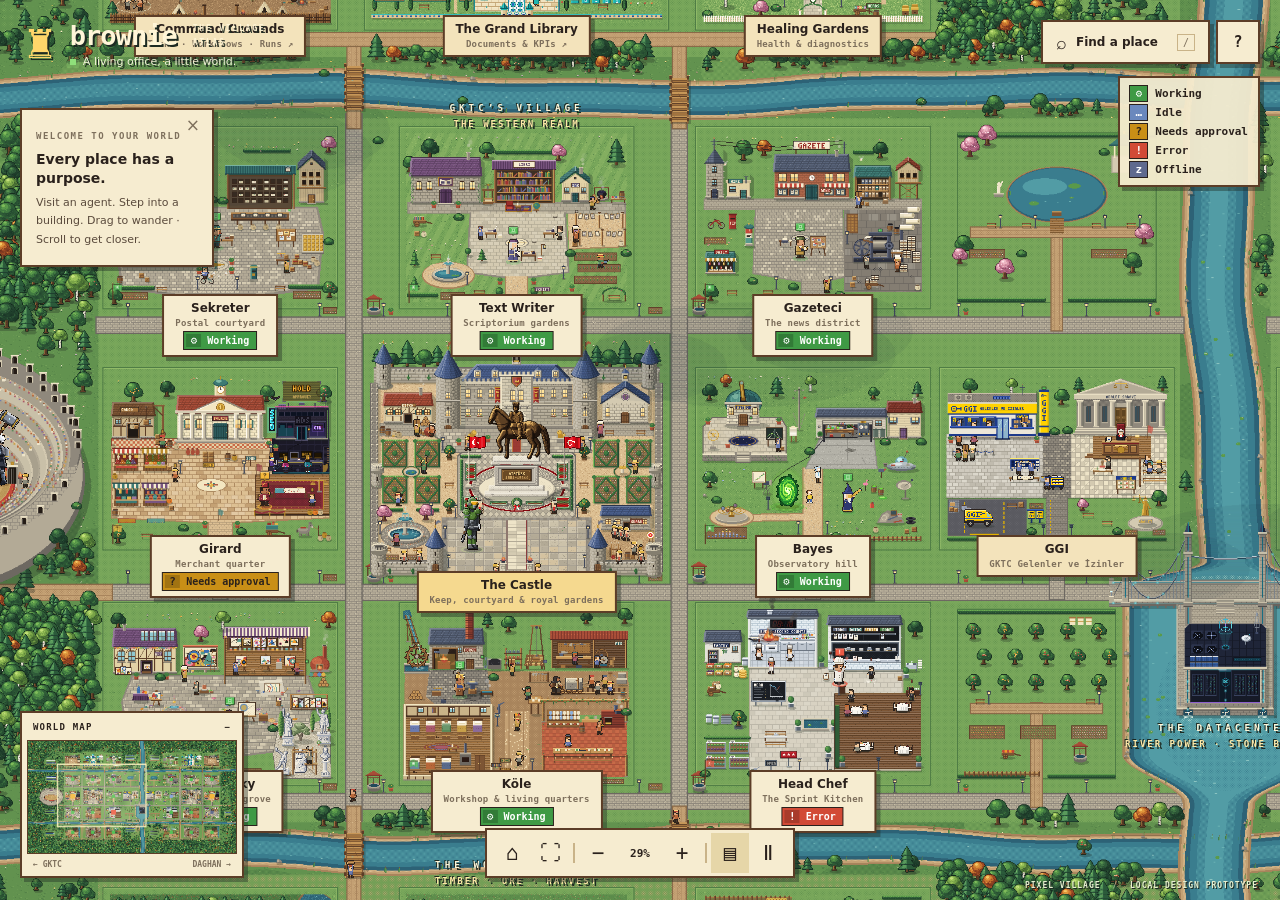
==== index.html @ 3fa48744 "Brownie village atlas: pixel-art prototype Two mirrored villages with agent districts, civic grounds" ====
<!doctype html>
<html lang="en">
<head>
<meta charset="UTF-8"><meta name="viewport" content="width=device-width,initial-scale=1"><meta name="theme-color" content="#1f3a2a">
<title>Brownie · The Village Atlas</title><link rel="icon" href="data:,"><link rel="stylesheet" href="style.css">
<script src="engine/pixel.js" defer></script><script src="engine/props.js" defer></script><script src="engine/sculpt.js" defer></script><script src="characters.js" defer></script>
<script src="zones/sekreter.js" defer></script><script src="zones/text-writer.js" defer></script><script src="zones/gazeteci.js" defer></script><script src="zones/girard.js" defer></script>
<script src="zones/bayes.js" defer></script><script src="zones/kandinsky.js" defer></script><script src="zones/kole.js" defer></script><script src="zones/scum-master.js" defer></script>
<script src="zones/ataturk.js" defer></script><script src="zones/castle.js" defer></script><script src="zones/inbox.js" defer></script><script src="zones/military.js" defer></script><script src="zones/library.js" defer></script>
<script src="zones/hospital.js" defer></script><script src="zones/lumberyard.js" defer></script><script src="zones/mine.js" defer></script><script src="zones/farm.js" defer></script>
<script src="colosseum.js" defer></script><script src="zones/colosseum.js" defer></script><script src="avatars.js" defer></script><script src="energy.js" defer></script><script src="world.js" defer></script><script src="app.js" defer></script>
</head>
<body class="atlas-body">
<main id="viewport" class="viewport" tabindex="0" aria-label="Village atlas. Drag to pan. Scroll or pinch to zoom. Arrow keys pan, plus and minus zoom, zero fits the world."><canvas id="world" aria-label="Two large pixel-art villages with agent districts, castles, civic grounds and a colosseum"></canvas><div id="land-titles"></div><div id="map-labels"></div></main>
<div class="identity"><span class="brand-mark" aria-hidden="true">♜</span><div><strong>brownie<span class="edition">THE VILLAGE ATLAS</span></strong><small><span class="live-dot"></span> A living office, a little world.</small></div></div>
<div class="utility"><button id="atlas-open" class="utility-button" title="Find a place (/)" aria-label="Find a place">⌕ <span>Find a place</span><kbd>/</kbd></button><button id="help-open" class="utility-button help-button" aria-label="Map help">?</button></div>
<aside class="state-key" aria-label="Agent state key"><span data-state="working"><i>⚙</i>Working</span><span data-state="idle"><i>…</i>Idle</span><span data-state="waiting"><i>?</i>Needs approval</span><span data-state="error"><i>!</i>Error</span><span data-state="off"><i>z</i>Offline</span></aside>
<aside class="map-overview" aria-label="World overview"><button id="minimap-toggle" aria-expanded="true" aria-controls="minimap-wrap"><span>WORLD MAP</span><span id="mini-toggle-icon">−</span></button><div id="minimap-wrap"><canvas id="minimap" tabindex="0" role="button" aria-label="World minimap. Click to move; press Enter to fit the world."></canvas><div class="mini-legend"><span>← GKTC</span><span>DAGHAN →</span></div></div></aside>
<div id="welcome" class="welcome"><span class="eyebrow">WELCOME TO YOUR WORLD</span><strong>Every place has a purpose.</strong><p>Visit an agent. Step into a building. Drag to wander · Scroll to get closer.</p><button id="welcome-close" aria-label="Dismiss introduction">×</button></div>
<div class="map-dock" aria-label="Map controls"><button id="home-view" title="Your village" aria-label="Focus GKTC’s village">⌂</button><button id="fit-map" title="Fit both villages (0)" aria-label="Fit both villages">⛶</button><i></i><button id="zoom-out" aria-label="Zoom out">−</button><output id="zoom-value">100%</output><button id="zoom-in" aria-label="Zoom in">+</button><i></i><button id="labels-toggle" aria-pressed="true" title="Map labels" aria-label="Toggle map labels">▤</button><button id="motion-toggle" aria-pressed="false" title="Pause animations" aria-label="Pause animations">Ⅱ</button></div>
<div class="prototype-note">PIXEL VILLAGE <span> / </span> LOCAL DESIGN PROTOTYPE</div>
<aside id="drawer" class="drawer" aria-label="Zone details" hidden><button id="drawer-close" class="close-button" aria-label="Close zone details">×</button><div id="drawer-content"></div></aside>
<dialog id="place-dialog"><div class="dialog-heading"><div><div class="eyebrow" id="place-kicker"></div><h1 id="place-title"></h1></div><button data-close-dialog class="close-button" aria-label="Close place">×</button></div><div id="place-content"></div></dialog>
<dialog id="atlas-dialog"><div class="dialog-heading"><div><div class="eyebrow">THE ATLAS</div><h1>Where shall we go?</h1></div><button data-close-dialog class="close-button" aria-label="Close atlas">×</button></div><label class="search"><span aria-hidden="true">⌕</span><input id="place-search" placeholder="An agent, building or purpose…" aria-label="Search places"></label><div class="atlas-filter" role="group" aria-label="Village"><button data-village="gktc" aria-pressed="true">GKTC’s village</button><button data-village="daghan" aria-pressed="false">Daghan’s village</button></div><div id="atlas-results"></div></dialog>
<dialog id="help-dialog"><div class="dialog-heading"><div><div class="eyebrow">A WORLD, NOT A MENU</div><h1>Find your way.</h1></div><button data-close-dialog class="close-button" aria-label="Close help">×</button></div><div class="help-grid"><div><strong>Explore</strong><p>Drag to pan, scroll or pinch to zoom. Click the minimap to travel. The home button centres your village.</p></div><div><strong>Read the agents</strong><p>Each lead shows a bubble over their head: a spinning gear when working, dots when idle, an amber ? when your approval is needed, a red ! on error, and floating Z's when offline. The district's flag and equipment show the same state.</p></div><div><strong>Visit</strong><p>Click a district or its label. Agents open drawers. The castle and hospital open modals. Head to the western woods for the Colosseum.</p></div><div><strong>Get things done</strong><p>North: Command Grounds, the Grand Library and Healing Gardens. South: the lumberyard, mine and farm, worked by Köle crews. The post office &amp; court (GGI in GKTC, DGI in Daghan) is your Inbox.</p></div><div><strong>Your avatars</strong><p>GKTC’s Doom Slayer waits at GKTC’s castle and Daghan’s Gojo at Daghan’s. Drag either one into a district: its lead walks over, walks alongside and talks.</p></div><div><strong>Keyboard</strong><p>/ opens the atlas. On the map, arrows pan, + / − zoom, and 0 fits the world. Escape closes a drawer.</p></div><div><strong>Quiet moments</strong><p>The pause button stops animation. Reduced-motion preferences are respected.</p></div></div><p class="demo-note">All activity is sample data. Notes, approvals and state changes affect this local prototype only.</p></dialog>
<div id="announcement" class="sr-only" role="status" aria-live="polite"></div>
</body></html>
---- style.css ----
:root{
  --ink:#2a211c;--ink-soft:#5a4a3c;--muted:#7d6f5c;--paper:#f6ecd0;--paper-2:#efe2bf;--paper-3:#fff8e4;--line:#c9b388;--edge:#5c3d27;
  --gold:#e0b44a;--green:#3f7a4a;--green-dk:#2f5c37;
  --working:#3f9a45;--idle:#6a88bd;--waiting:#c98f16;--error:#d24a36;--off:#5f6a8e;
  --mono:ui-monospace,SFMono-Regular,Menlo,Consolas,monospace;
  --px: 0 0 0 2px var(--edge), 4px 4px 0 2px #1d2a2266;
  font-family:ui-sans-serif,system-ui,-apple-system,"Segoe UI",Inter,sans-serif;color:var(--ink);font-synthesis:none;background:#1f3a2a
}
*{box-sizing:border-box}body{margin:0}button,input,select,textarea{font:inherit}button{cursor:pointer;color:inherit;background:none;border:0}a{color:inherit}button:disabled{opacity:.5;cursor:default}
button:focus-visible,a:focus-visible,input:focus-visible,select:focus-visible,textarea:focus-visible,[tabindex]:focus-visible{outline:3px solid #ffd66a;outline-offset:3px}
h1,h2,h3,p{margin:0}[hidden]{display:none!important}.sr-only{position:absolute;width:1px;height:1px;overflow:hidden;clip:rect(0,0,0,0);white-space:nowrap}

/* ---------- Atlas ---------- */
.atlas-body{overflow:hidden;height:100dvh}
.viewport{position:absolute;inset:0;overflow:hidden;cursor:grab;touch-action:none;background:#1f3a2a}.viewport.dragging{cursor:grabbing}.viewport.can-carry{cursor:pointer}.viewport.carrying{cursor:grabbing}
#world{display:block;width:100%;height:100%;image-rendering:pixelated}
#map-labels,#land-titles{position:absolute;inset:0;pointer-events:none;overflow:hidden}
.identity{position:absolute;top:20px;left:22px;display:flex;align-items:center;gap:12px;pointer-events:none;color:#fff6d8;text-shadow:2px 2px 0 #1d2a22}
.brand-mark{font-size:40px;color:#ffd66a;line-height:1}
.identity strong{display:flex;gap:16px;align-items:center;font:800 27px var(--mono);letter-spacing:-1px}
.edition{font:700 8px var(--mono);letter-spacing:1.8px;max-width:78px;line-height:1.7;opacity:.9}
.identity small{display:flex;align-items:center;gap:7px;font-size:11px;margin-top:4px;color:#eef0d5}
.live-dot{display:inline-block;width:6px;height:6px;background:#8fe07a;box-shadow:0 0 0 3px #8fe07a33;animation:blink 1.6s steps(2) infinite}
@keyframes blink{50%{opacity:.35}}
.utility{position:absolute;right:22px;top:22px;display:flex;gap:10px}
.utility-button{background:var(--paper);box-shadow:var(--px);min-height:40px;padding:9px 13px;display:flex;gap:9px;align-items:center;font-size:18px}
.utility-button span{font-size:12px;font-weight:600}.utility-button kbd{font:10px var(--mono);border:1px solid var(--line);padding:2px 5px;color:var(--muted);margin-left:10px}
.utility-button:hover{background:var(--paper-3)}.help-button{width:40px;justify-content:center;font:700 15px var(--mono)}

.state-key{position:absolute;right:22px;top:78px;display:flex;flex-direction:column;gap:4px;background:#f6ecd0f0;box-shadow:var(--px);padding:8px 10px;font:600 11px var(--mono);pointer-events:none}
.state-key span{display:flex;align-items:center;gap:8px}
.state-key i,.state-icon{display:inline-grid;place-items:center;width:17px;height:15px;font:800 11px var(--mono);font-style:normal;color:#fff;background:var(--sc,#888);box-shadow:0 0 0 1px var(--ink)}
[data-state=working]{--sc:var(--working)}[data-state=idle]{--sc:var(--idle)}[data-state=waiting]{--sc:var(--waiting)}[data-state=error]{--sc:var(--error)}[data-state=off]{--sc:var(--off)}
[data-state=waiting] .state-icon,.state-key [data-state=waiting] i{color:var(--ink)}
.state-key [data-state=working] i{animation:spin 1.2s steps(4) infinite}
@keyframes spin{to{transform:rotate(360deg)}}

.zone-label{position:absolute;transform:translate(-50%,0);pointer-events:auto;display:flex;flex-direction:column;align-items:center;white-space:nowrap;padding:5px 11px 6px;background:var(--paper);box-shadow:var(--px);font-size:12px;font-weight:700;line-height:1.25}
.zone-label .label-title{display:flex;align-items:center;gap:6px}
.zone-label small{font:600 9px var(--mono);letter-spacing:.2px;color:var(--muted);margin-top:2px}
.zone-label.service{background:#f3e3bb}.zone-label.castle{background:#f5d98f}.zone-label.arena{background:#f0cfa8}
.zone-label:hover,.zone-label.selected{background:#fff3c0;box-shadow:0 0 0 2px var(--edge),0 0 0 5px #ffd66a,4px 4px 0 5px #1d2a2255;z-index:2}
.zone-label .map-state{display:flex;align-items:center;gap:6px;font:700 10px var(--mono);margin-top:4px;padding:2px 7px 2px 2px;background:var(--sc);color:#fff;box-shadow:0 0 0 1px var(--ink)}
.zone-label .map-state .state-icon{background:#0003;box-shadow:none;width:15px;height:13px}
.zone-label[data-state=waiting] .map-state{color:var(--ink)}
.zone-label[data-state=waiting] .map-state,.zone-label[data-state=error] .map-state{animation:pulse 1s steps(2) infinite}
.zone-label[data-state=working] .map-state .state-icon{animation:spin 1.2s steps(4) infinite}
@keyframes pulse{50%{filter:brightness(1.25);transform:translateY(-1px)}}
.zone-label.compact small{display:none}.zone-label.compact{font-size:11px;padding:3px 8px 4px}.zone-label.compact .map-state b{display:none}.zone-label.compact .map-state{padding:2px}
.motion-paused .zone-label .map-state,.motion-paused .state-icon,.motion-paused .live-dot,.motion-paused .state-key i{animation-play-state:paused}
.land-title{position:absolute;transform:translate(-50%,-50%);color:#fff6d8;text-shadow:2px 2px 0 #1d2a22,-1px -1px 0 #1d2a22;letter-spacing:4px;font:800 16px var(--mono);white-space:nowrap;text-align:center}
.land-title small{display:block;font:700 9px var(--mono);letter-spacing:2px;margin-top:6px;color:#ffe9a8}

.map-dock{position:absolute;bottom:24px;left:50%;transform:translateX(-50%);height:46px;display:flex;align-items:center;background:var(--paper);box-shadow:var(--px);padding:0 6px;z-index:3}
.map-dock button{width:38px;height:40px;font:21px var(--mono)}.map-dock button:hover,.map-dock button[aria-pressed=true]{background:#e6d6a8}
.map-dock i{height:20px;border-left:2px solid var(--line);margin:0 4px}.map-dock output{font:700 11px var(--mono);min-width:46px;text-align:center}
.map-overview{position:absolute;left:22px;bottom:24px;width:220px;background:var(--paper);box-shadow:var(--px)}
.map-overview>button{display:flex;justify-content:space-between;align-items:center;width:100%;font:800 9px var(--mono);letter-spacing:1.2px;padding:9px 11px}
.map-overview canvas{display:block;width:calc(100% - 12px);margin:0 6px;cursor:crosshair;box-shadow:0 0 0 1px var(--edge)}
.mini-legend{display:flex;justify-content:space-between;font:700 8px var(--mono);color:var(--muted);padding:7px 11px}
.welcome{position:absolute;left:22px;top:110px;width:190px;background:var(--paper);box-shadow:var(--px);padding:14px 14px 15px}
.eyebrow{font:800 9px var(--mono);letter-spacing:1.5px;color:var(--muted)}
.welcome strong{display:block;font-size:14px;line-height:1.35;margin-top:7px}.welcome p{font-size:11px;color:var(--ink-soft);line-height:1.7;margin-top:6px}
.welcome>button{position:absolute;right:6px;top:4px;font-size:17px;color:var(--muted)}
.prototype-note{position:absolute;bottom:10px;right:22px;color:#e6efcf;font:700 8px var(--mono);letter-spacing:1px;text-shadow:1px 1px #1d2a22;pointer-events:none}.prototype-note span{padding:0 6px;opacity:.55}

/* ---------- Drawer ---------- */
.drawer{position:absolute;right:18px;top:18px;bottom:22px;width:380px;max-width:calc(100% - 36px);background:var(--paper);box-shadow:var(--px);z-index:5;overflow:auto;scrollbar-width:thin;animation:slide-in .22s steps(5)}
@keyframes slide-in{from{transform:translateX(40px)}}
.close-button{position:absolute;right:12px;top:12px;width:32px;height:32px;display:grid;place-items:center;background:var(--paper-3);box-shadow:0 0 0 2px var(--edge);font-size:21px;z-index:2}.close-button:hover{background:#ffe9a8}
.drawer-art{display:block;width:100%;aspect-ratio:880/560;height:auto;image-rendering:pixelated;background:#62924f;border-bottom:2px solid var(--edge)}
.drawer-pad{padding:20px 22px 26px}
.drawer h1{font-size:30px;letter-spacing:-1px;margin:6px 0 3px}.drawer-subtitle{font:600 11px var(--mono);color:var(--muted)}
.drawer p{font-size:13px;color:var(--ink-soft);line-height:1.7;margin-top:12px}
.state-badge{display:inline-flex;align-items:center;gap:8px;font:800 11px var(--mono);background:var(--sc);color:#fff;box-shadow:0 0 0 2px var(--ink);padding:5px 10px 5px 5px;margin-top:14px}
.state-badge[data-state=waiting]{color:var(--ink)}.state-badge .state-icon{background:#0003;box-shadow:none}
.lead-head{display:flex;gap:12px;align-items:flex-end;margin-top:14px;padding:10px;background:linear-gradient(#b7d17f,#79a75b);box-shadow:0 0 0 2px var(--edge)}
.lead-head .portrait{width:100px;height:140px;image-rendering:pixelated;flex:none}
.lead-profile{padding:0 0 4px;background:var(--paper);box-shadow:0 0 0 2px var(--edge);padding:9px 10px;margin-bottom:6px}
.lead-profile strong{display:block;font-size:12px}.lead-profile small{display:block;font-size:11px;line-height:1.6;color:var(--ink-soft);margin-top:4px}
.field-label{display:block;font:800 10px var(--mono);letter-spacing:.8px;color:var(--muted);margin:22px 0 9px}
.state-picker{display:flex;flex-wrap:wrap;gap:6px}
.state-chip{display:inline-flex;align-items:center;gap:6px;font:700 11px var(--mono);padding:4px 9px 4px 4px;background:var(--paper-3);box-shadow:0 0 0 2px var(--edge)}
.state-chip:hover{background:#fff}.state-chip[aria-checked=true]{background:var(--sc);color:#fff;box-shadow:0 0 0 2px var(--ink),0 3px 0 2px var(--ink)}
.state-chip[data-state=waiting][aria-checked=true]{color:var(--ink)}.state-chip.static{cursor:default}
.state-explanation{min-height:37px;font-size:12px!important;margin-top:10px!important}
.note-form textarea{width:100%;border:0;box-shadow:0 0 0 2px var(--edge);background:var(--paper-3);color:var(--ink);padding:10px;font-size:13px;min-height:72px;max-height:130px;resize:vertical}
.button{display:inline-flex;align-items:center;justify-content:center;gap:8px;font-size:12px;font-weight:700;padding:9px 14px;background:var(--paper-3);box-shadow:0 0 0 2px var(--edge),0 3px 0 2px var(--edge);text-decoration:none;transition:transform .05s}
.button:hover{background:#fff}.button:active{transform:translateY(2px);box-shadow:0 0 0 2px var(--edge),0 1px 0 2px var(--edge)}
.button.primary{background:var(--green);color:#fff6d8}.button.primary:hover{background:#4a8c55}
.button.full{width:100%;margin-top:14px}.button.small{padding:6px 11px;font-size:11px}
.button.condemn{background:#c4483a;color:#fff6d8}.button.condemn:hover{background:#d85a48}
.demo-note{font:700 9px/1.8 var(--mono)!important;color:#9a8a70!important;margin-top:16px!important}
.note-entry{background:var(--paper-2);border-left:3px solid var(--gold);padding:10px;margin-top:10px;font-size:12px;overflow-wrap:anywhere;white-space:pre-wrap}
.drawer-toolbar{display:flex;gap:10px;margin-top:18px}.drawer-toolbar button{flex:1}
.inbox-card{box-shadow:0 0 0 2px var(--edge);background:var(--paper-3);padding:14px;margin-top:16px}.inbox-card h3{font-size:13px;line-height:1.5}.inbox-card p{font-size:12px;margin:6px 0 12px}.inbox-card .actions{display:flex;gap:10px}
.decision{display:block;font:700 11px var(--mono);color:var(--green);margin-top:10px}
.notice{padding:12px;background:var(--paper-2);border-left:4px solid var(--gold);font-size:12px;line-height:1.7;color:var(--ink-soft);margin-top:18px}
.crew-links{display:flex;gap:8px;flex-wrap:wrap;margin-top:12px}.work-steps{font-size:13px;line-height:2.1;padding-left:20px;color:var(--ink-soft)}

/* ---------- Dialogs ---------- */
dialog{position:fixed;border:0;background:var(--paper);color:var(--ink);padding:28px;width:calc(100% - 36px);max-width:780px;max-height:88dvh;box-shadow:0 0 0 3px var(--edge),8px 8px 0 3px #0005;scrollbar-width:thin}
dialog[open]{animation:pop .2s steps(4)}@keyframes pop{from{transform:scale(.96)}}
dialog::backdrop{background:#10201acc}
.dialog-heading{display:flex;justify-content:space-between;padding-right:34px;gap:15px;margin-bottom:20px}.dialog-heading h1{font-size:29px;letter-spacing:-1px;margin-top:8px}.dialog-heading .close-button{right:16px;top:16px}
.search{display:flex;align-items:center;gap:11px;padding:10px 12px;background:var(--paper-3);box-shadow:0 0 0 2px var(--edge)}.search>span{font-size:22px}.search input{border:0;background:none;width:100%;font-size:13px;outline-offset:6px}
.atlas-filter{display:flex;gap:10px;margin:18px 0}.atlas-filter button{padding:7px 12px;font-size:12px;font-weight:600;box-shadow:0 0 0 2px var(--line)}.atlas-filter button[aria-pressed=true]{background:#e6d6a8;box-shadow:0 0 0 2px var(--edge)}
.atlas-group-title{font:800 10px var(--mono);letter-spacing:1px;color:var(--muted);margin:18px 0 6px}
.atlas-item{width:100%;padding:11px 9px;text-align:left;display:flex;justify-content:space-between;gap:10px;border-bottom:2px dotted var(--line);align-items:center}.atlas-item:hover{background:var(--paper-2)}
.atlas-item strong{font-size:13px;display:block}.atlas-item small{font-size:11px;color:var(--muted);display:block;margin-top:3px}.atlas-item>span:last-child{font:700 10px var(--mono);color:var(--muted)}
.help-grid{display:grid;grid-template-columns:1fr 1fr;gap:22px}.help-grid strong{font-size:14px}.help-grid p{font-size:12.5px;line-height:1.7;color:var(--ink-soft);margin-top:6px}
.feature-art{display:block;width:100%;aspect-ratio:880/560;height:auto;image-rendering:pixelated;background:#62924f;margin-bottom:18px;box-shadow:0 0 0 2px var(--edge)}
.subtle{font-size:12.5px;color:var(--ink-soft);line-height:1.7}
.metric-grid{display:grid;grid-template-columns:repeat(3,1fr);gap:12px;margin:18px 0}.metric{box-shadow:0 0 0 2px var(--edge);background:var(--paper-3);padding:15px}.metric strong{display:block;font:800 24px var(--mono);color:var(--green)}.metric small{display:block;font-size:11px;color:var(--muted);margin-top:7px}
.health-row{display:flex;align-items:center;gap:12px;border-bottom:2px dotted var(--line);padding:13px 0;font-size:13px}.health-row>span:last-child{margin-left:auto;font:700 10px var(--mono);color:var(--green)}.health-dot{width:8px;height:8px;background:var(--working);box-shadow:0 0 0 1px var(--ink)}
.castle-actions{display:flex;gap:12px;flex-wrap:wrap;margin-top:20px}
.kit-heading{font-size:16px;letter-spacing:-.3px;margin:24px 0 12px}
.state-legend{display:flex;flex-wrap:wrap;gap:8px;margin:14px 0}
.character-grid{display:grid;grid-template-columns:repeat(4,1fr);gap:12px}
.character-card{background:linear-gradient(#b7d17f,#79a75b);box-shadow:0 0 0 2px var(--edge);padding:6px 6px 10px;text-align:center}.character-card:hover{filter:brightness(1.08)}
.character-card canvas{display:block;margin:auto;width:100%;max-width:110px;aspect-ratio:150/210;image-rendering:pixelated}
.character-card strong{display:block;font-size:12px;background:var(--paper);margin-top:4px;padding:3px}.character-card small{display:block;font-size:9px;line-height:1.4;color:#1d2a22;margin-top:4px;font-weight:600}
.kit-grid{display:grid;grid-template-columns:repeat(3,1fr);gap:12px}.kit-card{padding:0 0 10px;text-align:left;background:var(--paper-3);box-shadow:0 0 0 2px var(--edge)}.kit-card:hover{background:#fff}
.kit-art{display:block;width:100%;aspect-ratio:880/560;height:auto;image-rendering:pixelated}.kit-card strong,.kit-card small{display:block;margin:8px 10px 0;font-size:12px}.kit-card small{font-size:10px;color:var(--muted);margin-top:3px}

/* ---------- Colosseum ---------- */
.arena-modal{width:1000px;max-width:calc(100vw - 30px);padding:22px 26px}.arena-modal .dialog-heading{margin-bottom:14px}.arena-modal .dialog-heading h1{font-size:26px}
.arena-stage{position:relative}
.arena-view{display:block;width:min(100%,calc((88dvh - 320px) * 16 / 9));min-width:min(100%,420px);height:auto;aspect-ratio:16/9;margin:0 auto;background:#c8a468;box-shadow:0 0 0 3px var(--edge);image-rendering:pixelated}
.verdict-stamp{position:absolute;left:50%;top:44%;transform:translate(-50%,-50%) rotate(-8deg);font:900 clamp(26px,6vw,58px) var(--mono);letter-spacing:4px;color:#fff;padding:6px 22px;box-shadow:0 0 0 5px currentColor;pointer-events:none;animation:stamp 1.5s steps(12) forwards;text-shadow:3px 3px 0 #0006}
.verdict-stamp.spare{color:#56c157;background:#1d3a1fdd}.verdict-stamp.kill{color:#ec5a45;background:#3a1512dd}
@keyframes stamp{0%{transform:translate(-50%,-50%) rotate(-8deg) scale(2.6);opacity:0}14%{transform:translate(-50%,-50%) rotate(-8deg) scale(.9);opacity:1}20%{transform:translate(-50%,-50%) rotate(-8deg) scale(1.05)}26%,65%{transform:translate(-50%,-50%) rotate(-8deg) scale(1);opacity:1}100%{transform:translate(-50%,-50%) rotate(-8deg) scale(.9);opacity:0}}
.arena-fighters{display:grid;grid-template-columns:1fr 1fr;gap:26px;margin-top:16px}
.fighter-card{position:relative;padding-left:12px;border-left:5px solid var(--fighter-color)}.fighter-card strong{font-size:15px}.fighter-card small{display:block;font:700 10px var(--mono);color:var(--muted);margin:3px 0 8px}
.fighter-card:last-child{text-align:right;border-left:0;border-right:5px solid var(--fighter-color);padding:0 12px 0 0}
.hp-bar{position:relative;height:14px;background:#3a2a20;box-shadow:0 0 0 2px var(--ink);overflow:hidden;--hp:100%}
.hp-bar span{position:absolute;top:0;bottom:0;left:0}.fighter-card:last-child .hp-bar span{left:auto;right:0}
.hp-lag{width:var(--hp);background:#fff0b0;transition:width .7s .25s ease-out}
.hp-fill{width:var(--hp);background:linear-gradient(var(--fighter-color) 0 55%,color-mix(in srgb,var(--fighter-color),#000 25%) 55%);transition:width .12s}
.hp-bar.hurt{animation:hurt .3s steps(3)}@keyframes hurt{33%{transform:translateX(-3px)}66%{transform:translateX(3px)}}
.fighter-hp{display:inline-block;font:700 10px var(--mono);margin-top:5px;color:var(--muted)}
.fighter-head{display:flex;justify-content:space-between;align-items:flex-start;gap:10px}.fighter-card:last-child .fighter-head{flex-direction:row-reverse}
.fighter-dice{display:flex;align-items:center;gap:6px;min-height:26px}.fighter-dice[hidden]{display:none}.fighter-card:last-child .fighter-dice{flex-direction:row-reverse}
.die{display:grid;grid-template-columns:repeat(3,4px);grid-template-rows:repeat(3,4px);gap:2px;padding:3px;background:#fbf5e6;box-shadow:0 0 0 2px var(--ink),inset -2px -2px 0 #d6c7a8}
.die i{width:4px;height:4px}.die i.on{background:var(--ink)}.die[data-face="1"] i.on{background:#c42a2a}
.die.rolling{animation:tumble .24s steps(2) infinite}@keyframes tumble{50%{transform:translateY(-3px) rotate(45deg)}}
.dice-total{font:800 15px var(--mono);min-width:38px;color:var(--muted)}.fighter-card:last-child .dice-total{text-align:right}
.fighter-dice.win .dice-total{color:#b07a00}.fighter-dice.win .die{box-shadow:0 0 0 2px var(--ink),0 0 0 4px #f2c14e,inset -2px -2px 0 #d6c7a8}.fighter-dice.tie .dice-total{color:#c98f16}
.arena-turn{font:700 12px/1.5 var(--mono);margin:12px 0 0;min-height:18px;color:var(--ink)}
.arena-status{font-size:13px;line-height:1.6;margin:14px 0 12px;min-height:21px;font-weight:600}
.arena-actions,.arena-votes{display:flex;gap:12px;flex-wrap:wrap}
.arena-verdict{margin-top:16px;padding:12px 16px 14px;background:#f3d98f;box-shadow:0 0 0 3px var(--edge);text-align:center}.arena-modal.verdict .arena-fighters,.arena-modal.verdict .arena-actions{display:none}.arena-verdict .arena-votes{justify-content:center}.arena-verdict.enter{animation:rise .35s steps(5)}@keyframes rise{from{transform:translateY(12px)}}
.arena-verdict h2{font-size:18px;margin:4px 0 10px}
.button.vote{font-size:14px;padding:11px 18px}
.thumb{display:inline-block;width:16px;height:18px;background:currentColor;clip-path:polygon(0 45%,35% 45%,35% 0,62% 0,62% 45%,100% 45%,100% 100%,0 100%)}
.thumb.kill{transform:rotate(180deg)}
.button.vote:hover .thumb{animation:wag .4s steps(2) infinite}@keyframes wag{50%{transform:translateY(-2px) rotate(var(--r,0deg))}}.thumb.kill{--r:180deg}

/* ---------- Destination pages ---------- */
.page-body{background:#efe2bf;min-height:100dvh}
.destination{max-width:1060px;margin:auto;padding:40px 30px 80px}.back-link{font:700 12px var(--mono);color:var(--green);text-decoration:none;display:inline-flex;gap:9px}.back-link:hover{text-decoration:underline}
.page-heading{margin:34px 0 26px;display:flex;align-items:flex-start;justify-content:space-between;gap:18px}.page-heading h1{font-size:40px;letter-spacing:-1.5px;margin:8px 0}.page-heading p{font-size:13px;color:var(--ink-soft);line-height:1.8}
.page-emblem{width:76px;height:76px;background:var(--paper-3);display:grid;place-items:center;font-size:34px;color:var(--green);box-shadow:var(--px)}
.page-tabs{display:flex;gap:0;margin-bottom:24px}.page-tabs button{padding:12px 22px;font-size:13px;font-weight:700;box-shadow:0 0 0 2px var(--edge);margin-right:4px;background:var(--paper-2)}.page-tabs button[aria-selected=true]{background:var(--green);color:#fff6d8}
.page-section{box-shadow:var(--px);padding:24px;background:var(--paper)}.page-section h2{font-size:19px;letter-spacing:-.4px}
.section-bar{display:flex;justify-content:space-between;align-items:center;gap:15px;margin-bottom:20px}
.page-row{display:flex;gap:18px;align-items:center;padding:16px 0;border-top:2px dotted var(--line)}.page-row .row-text{flex:1}.page-row strong{font-size:14px;display:block}.page-row small{font-size:12px;color:var(--muted);display:block;margin-top:5px}
.pill{font:700 10px var(--mono);padding:6px 9px;background:var(--paper-2);box-shadow:0 0 0 2px var(--line);white-space:nowrap}
.workflow-line{display:flex;align-items:center;gap:12px;margin:22px 0;flex-wrap:wrap}.workflow-step{padding:16px;box-shadow:0 0 0 2px var(--edge);background:var(--paper-3);font-size:13px;font-weight:600}
.doc-preview{font-size:14px;color:var(--ink-soft);line-height:1.9}.doc-preview h2{color:var(--green-dk);margin-bottom:15px}.doc-preview p+p{margin-top:12px}
.kpi-bars{height:130px;display:flex;gap:12px;align-items:end;margin-top:24px}.kpi-bars span{flex:1;background:var(--green);box-shadow:0 0 0 2px var(--edge);border-top:4px solid var(--gold)}
.task-form{display:flex;gap:10px;margin-bottom:20px}.task-form input{flex:1;min-width:0;border:0;box-shadow:0 0 0 2px var(--edge);background:var(--paper-3);padding:10px;font-size:13px}
.form-error{font-size:12px;color:#9c3f2b}.reset-button{font-size:11px;text-decoration:underline;color:var(--muted);margin-top:30px}

@media(max-width:1000px){.map-overview{width:170px}.identity strong{font-size:23px}.state-key{display:none}.welcome{width:160px}}
@media(max-width:650px){
  .identity{left:12px;top:14px}.identity strong{font-size:19px;gap:10px}.brand-mark{font-size:32px}.edition{font-size:6px;max-width:60px}.identity small{font-size:9px}
  .utility{right:12px;top:14px;gap:8px}.utility-button{min-height:34px;padding:6px 10px}.utility-button span,.utility-button kbd{display:none}.help-button{width:34px}
  .map-overview{width:126px;bottom:84px;left:12px}.map-overview>button{font-size:7px;padding:7px}.mini-legend{font-size:6px;padding:5px 8px}
  .map-dock{bottom:16px}.map-dock button{width:32px}.prototype-note{display:none}
  .welcome{left:auto;right:12px;top:auto;bottom:84px;width:200px}
  .drawer{top:10px;right:10px;bottom:10px;width:360px;max-width:calc(100% - 20px)}
  .zone-label{font-size:10px;padding:4px 7px}.zone-label small{display:none}.land-title{font-size:11px}
  dialog{padding:20px}.dialog-heading h1{font-size:23px}.help-grid{grid-template-columns:1fr;gap:16px}.metric-grid{gap:8px}.metric{padding:11px}.metric strong{font-size:20px}
  .character-grid{grid-template-columns:repeat(2,1fr)}.kit-grid{grid-template-columns:repeat(2,1fr)}
  .arena-fighters{gap:12px}.arena-modal{padding:18px}.arena-modal .dialog-heading h1{font-size:20px}
  .destination{padding:24px 16px 50px}.page-heading h1{font-size:29px}.page-emblem{width:52px;height:52px;font-size:25px}.page-tabs button{padding:10px 14px;font-size:12px}.page-section{padding:16px}.page-row{flex-wrap:wrap;gap:10px}.task-form{flex-wrap:wrap}
}
@media(prefers-reduced-motion:reduce){*{animation:none!important;transition:none!important}}
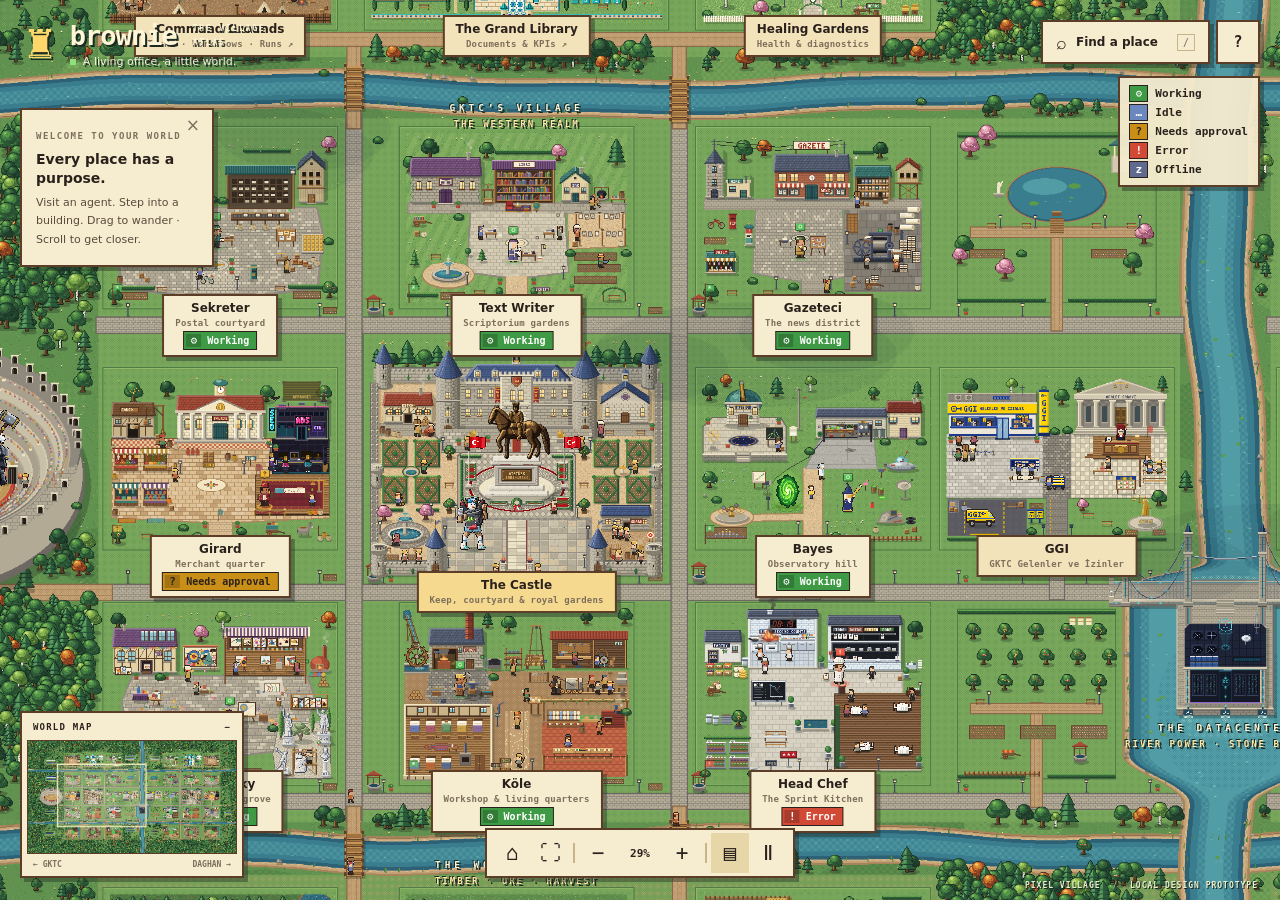
==== commit 5fcec32c: "Make GKTC's avatar the Megazord from Regular Show Co-Authored-By: Claude Opus 5.5 (1M context) <nore" ====
--- a/index.html
+++ b/index.html
@@ -22,6 +22,6 @@
 <aside id="drawer" class="drawer" aria-label="Zone details" hidden><button id="drawer-close" class="close-button" aria-label="Close zone details">×</button><div id="drawer-content"></div></aside>
 <dialog id="place-dialog"><div class="dialog-heading"><div><div class="eyebrow" id="place-kicker"></div><h1 id="place-title"></h1></div><button data-close-dialog class="close-button" aria-label="Close place">×</button></div><div id="place-content"></div></dialog>
 <dialog id="atlas-dialog"><div class="dialog-heading"><div><div class="eyebrow">THE ATLAS</div><h1>Where shall we go?</h1></div><button data-close-dialog class="close-button" aria-label="Close atlas">×</button></div><label class="search"><span aria-hidden="true">⌕</span><input id="place-search" placeholder="An agent, building or purpose…" aria-label="Search places"></label><div class="atlas-filter" role="group" aria-label="Village"><button data-village="gktc" aria-pressed="true">GKTC’s village</button><button data-village="daghan" aria-pressed="false">Daghan’s village</button></div><div id="atlas-results"></div></dialog>
-<dialog id="help-dialog"><div class="dialog-heading"><div><div class="eyebrow">A WORLD, NOT A MENU</div><h1>Find your way.</h1></div><button data-close-dialog class="close-button" aria-label="Close help">×</button></div><div class="help-grid"><div><strong>Explore</strong><p>Drag to pan, scroll or pinch to zoom. Click the minimap to travel. The home button centres your village.</p></div><div><strong>Read the agents</strong><p>Each lead shows a bubble over their head: a spinning gear when working, dots when idle, an amber ? when your approval is needed, a red ! on error, and floating Z's when offline. The district's flag and equipment show the same state.</p></div><div><strong>Visit</strong><p>Click a district or its label. Agents open drawers. The castle and hospital open modals. Head to the western woods for the Colosseum.</p></div><div><strong>Get things done</strong><p>North: Command Grounds, the Grand Library and Healing Gardens. South: the lumberyard, mine and farm, worked by Köle crews. The post office &amp; court (GGI in GKTC, DGI in Daghan) is your Inbox.</p></div><div><strong>Your avatars</strong><p>GKTC’s Doom Slayer waits at GKTC’s castle and Daghan’s Gojo at Daghan’s. Drag either one into a district: its lead walks over, walks alongside and talks.</p></div><div><strong>Keyboard</strong><p>/ opens the atlas. On the map, arrows pan, + / − zoom, and 0 fits the world. Escape closes a drawer.</p></div><div><strong>Quiet moments</strong><p>The pause button stops animation. Reduced-motion preferences are respected.</p></div></div><p class="demo-note">All activity is sample data. Notes, approvals and state changes affect this local prototype only.</p></dialog>
+<dialog id="help-dialog"><div class="dialog-heading"><div><div class="eyebrow">A WORLD, NOT A MENU</div><h1>Find your way.</h1></div><button data-close-dialog class="close-button" aria-label="Close help">×</button></div><div class="help-grid"><div><strong>Explore</strong><p>Drag to pan, scroll or pinch to zoom. Click the minimap to travel. The home button centres your village.</p></div><div><strong>Read the agents</strong><p>Each lead shows a bubble over their head: a spinning gear when working, dots when idle, an amber ? when your approval is needed, a red ! on error, and floating Z's when offline. The district's flag and equipment show the same state.</p></div><div><strong>Visit</strong><p>Click a district or its label. Agents open drawers. The castle and hospital open modals. Head to the western woods for the Colosseum.</p></div><div><strong>Get things done</strong><p>North: Command Grounds, the Grand Library and Healing Gardens. South: the lumberyard, mine and farm, worked by Köle crews. The post office &amp; court (GGI in GKTC, DGI in Daghan) is your Inbox.</p></div><div><strong>Your avatars</strong><p>GKTC’s Megazord waits at GKTC’s castle and Daghan’s Gojo at Daghan’s. Drag either one into a district: its lead walks over, walks alongside and talks.</p></div><div><strong>Keyboard</strong><p>/ opens the atlas. On the map, arrows pan, + / − zoom, and 0 fits the world. Escape closes a drawer.</p></div><div><strong>Quiet moments</strong><p>The pause button stops animation. Reduced-motion preferences are respected.</p></div></div><p class="demo-note">All activity is sample data. Notes, approvals and state changes affect this local prototype only.</p></dialog>
 <div id="announcement" class="sr-only" role="status" aria-live="polite"></div>
 </body></html>
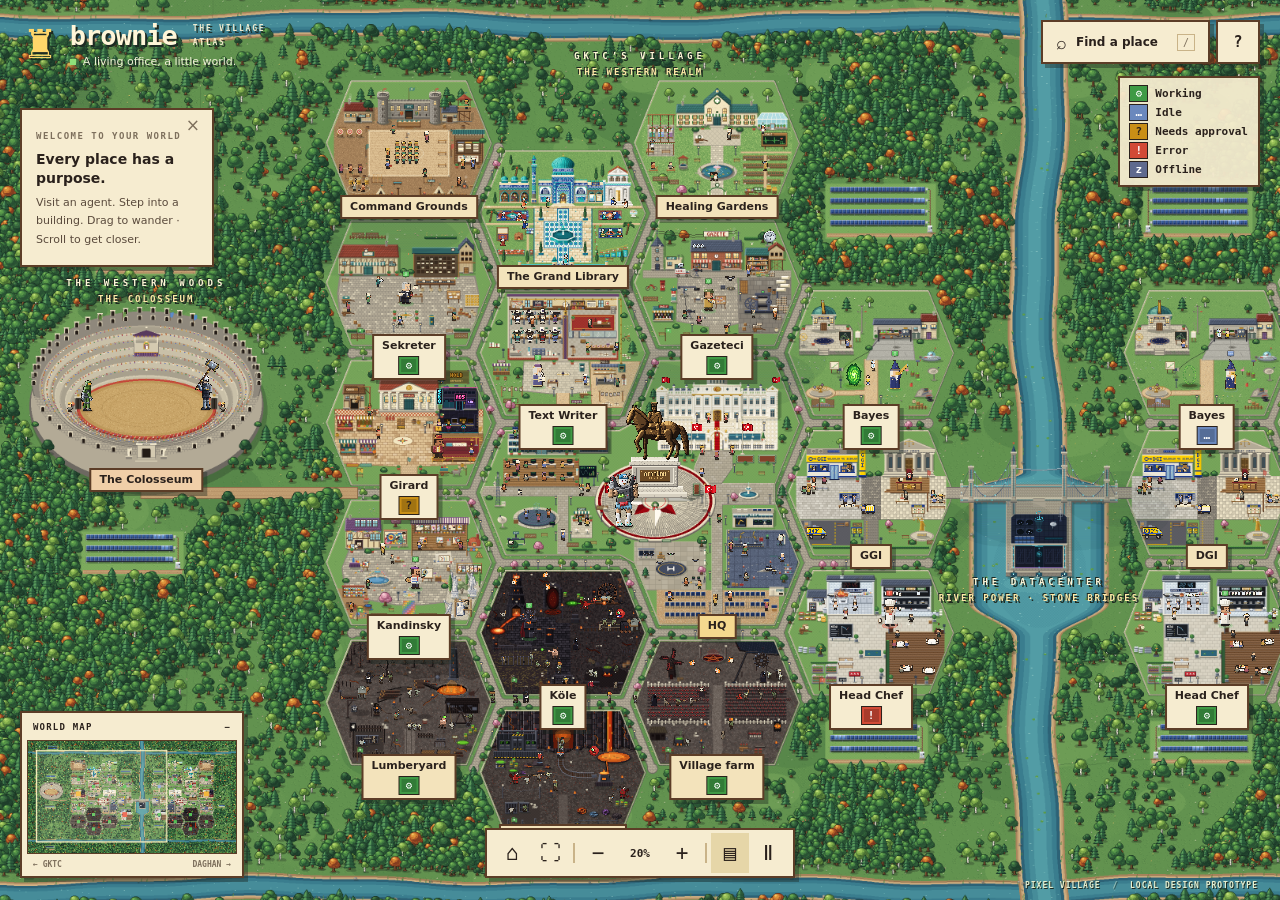
==== commit 35ab8c00: "Three-tile HQ palace, hell-camp Köle, editorial Text Writer, real-time kitchen clock - The castle be" ====
--- a/index.html
+++ b/index.html
@@ -6,12 +6,12 @@
 <script src="engine/pixel.js" defer></script><script src="engine/props.js" defer></script><script src="engine/sculpt.js" defer></script><script src="characters.js" defer></script>
 <script src="zones/sekreter.js" defer></script><script src="zones/text-writer.js" defer></script><script src="zones/gazeteci.js" defer></script><script src="zones/girard.js" defer></script>
 <script src="zones/bayes.js" defer></script><script src="zones/kandinsky.js" defer></script><script src="zones/kole.js" defer></script><script src="zones/scum-master.js" defer></script>
-<script src="zones/ataturk.js" defer></script><script src="zones/castle.js" defer></script><script src="zones/inbox.js" defer></script><script src="zones/military.js" defer></script><script src="zones/library.js" defer></script>
+<script src="zones/ataturk.js" defer></script><script src="zones/hq.js" defer></script><script src="zones/inbox.js" defer></script><script src="zones/military.js" defer></script><script src="zones/library.js" defer></script>
 <script src="zones/hospital.js" defer></script><script src="zones/lumberyard.js" defer></script><script src="zones/mine.js" defer></script><script src="zones/farm.js" defer></script>
 <script src="colosseum.js" defer></script><script src="zones/colosseum.js" defer></script><script src="avatars.js" defer></script><script src="energy.js" defer></script><script src="world.js" defer></script><script src="app.js" defer></script>
 </head>
 <body class="atlas-body">
-<main id="viewport" class="viewport" tabindex="0" aria-label="Village atlas. Drag to pan. Scroll or pinch to zoom. Arrow keys pan, plus and minus zoom, zero fits the world."><canvas id="world" aria-label="Two large pixel-art villages with agent districts, castles, civic grounds and a colosseum"></canvas><div id="land-titles"></div><div id="map-labels"></div></main>
+<main id="viewport" class="viewport" tabindex="0" aria-label="Village atlas. Drag to pan. Scroll or pinch to zoom. Arrow keys pan, plus and minus zoom, zero fits the world."><canvas id="world" aria-label="Two large pixel-art villages with agent districts, HQs, civic grounds and a colosseum"></canvas><div id="land-titles"></div><div id="map-labels"></div></main>
 <div class="identity"><span class="brand-mark" aria-hidden="true">♜</span><div><strong>brownie<span class="edition">THE VILLAGE ATLAS</span></strong><small><span class="live-dot"></span> A living office, a little world.</small></div></div>
 <div class="utility"><button id="atlas-open" class="utility-button" title="Find a place (/)" aria-label="Find a place">⌕ <span>Find a place</span><kbd>/</kbd></button><button id="help-open" class="utility-button help-button" aria-label="Map help">?</button></div>
 <aside class="state-key" aria-label="Agent state key"><span data-state="working"><i>⚙</i>Working</span><span data-state="idle"><i>…</i>Idle</span><span data-state="waiting"><i>?</i>Needs approval</span><span data-state="error"><i>!</i>Error</span><span data-state="off"><i>z</i>Offline</span></aside>
@@ -22,6 +22,6 @@
 <aside id="drawer" class="drawer" aria-label="Zone details" hidden><button id="drawer-close" class="close-button" aria-label="Close zone details">×</button><div id="drawer-content"></div></aside>
 <dialog id="place-dialog"><div class="dialog-heading"><div><div class="eyebrow" id="place-kicker"></div><h1 id="place-title"></h1></div><button data-close-dialog class="close-button" aria-label="Close place">×</button></div><div id="place-content"></div></dialog>
 <dialog id="atlas-dialog"><div class="dialog-heading"><div><div class="eyebrow">THE ATLAS</div><h1>Where shall we go?</h1></div><button data-close-dialog class="close-button" aria-label="Close atlas">×</button></div><label class="search"><span aria-hidden="true">⌕</span><input id="place-search" placeholder="An agent, building or purpose…" aria-label="Search places"></label><div class="atlas-filter" role="group" aria-label="Village"><button data-village="gktc" aria-pressed="true">GKTC’s village</button><button data-village="daghan" aria-pressed="false">Daghan’s village</button></div><div id="atlas-results"></div></dialog>
-<dialog id="help-dialog"><div class="dialog-heading"><div><div class="eyebrow">A WORLD, NOT A MENU</div><h1>Find your way.</h1></div><button data-close-dialog class="close-button" aria-label="Close help">×</button></div><div class="help-grid"><div><strong>Explore</strong><p>Drag to pan, scroll or pinch to zoom. Click the minimap to travel. The home button centres your village.</p></div><div><strong>Read the agents</strong><p>Each lead shows a bubble over their head: a spinning gear when working, dots when idle, an amber ? when your approval is needed, a red ! on error, and floating Z's when offline. The district's flag and equipment show the same state.</p></div><div><strong>Visit</strong><p>Click a district or its label. Agents open drawers. The castle and hospital open modals. Head to the western woods for the Colosseum.</p></div><div><strong>Get things done</strong><p>North: Command Grounds, the Grand Library and Healing Gardens. South: the lumberyard, mine and farm, worked by Köle crews. The post office &amp; court (GGI in GKTC, DGI in Daghan) is your Inbox.</p></div><div><strong>Your avatars</strong><p>GKTC’s Megazord waits at GKTC’s castle and Daghan’s Gojo at Daghan’s. Drag either one into a district: its lead walks over, walks alongside and talks.</p></div><div><strong>Keyboard</strong><p>/ opens the atlas. On the map, arrows pan, + / − zoom, and 0 fits the world. Escape closes a drawer.</p></div><div><strong>Quiet moments</strong><p>The pause button stops animation. Reduced-motion preferences are respected.</p></div></div><p class="demo-note">All activity is sample data. Notes, approvals and state changes affect this local prototype only.</p></dialog>
+<dialog id="help-dialog"><div class="dialog-heading"><div><div class="eyebrow">A WORLD, NOT A MENU</div><h1>Find your way.</h1></div><button data-close-dialog class="close-button" aria-label="Close help">×</button></div><div class="help-grid"><div><strong>Explore</strong><p>Drag to pan, scroll or pinch to zoom. Click the minimap to travel. The home button centres your village.</p></div><div><strong>Read the agents</strong><p>Each lead shows a bubble over their head: a spinning gear when working, dots when idle, an amber ? when your approval is needed, a red ! on error, and floating Z's when offline. The district's flag and equipment show the same state.</p></div><div><strong>Visit</strong><p>Click a district or its label. Agents open drawers. The HQ and hospital open modals. Head to the western woods for the Colosseum.</p></div><div><strong>Get things done</strong><p>North: Command Grounds, the Grand Library and Healing Gardens. South: the lumberyard, mine and farm, worked by Köle crews. The post office &amp; court (GGI in GKTC, DGI in Daghan) is your Inbox.</p></div><div><strong>Your avatars</strong><p>GKTC’s Megazord waits at GKTC’s HQ and Daghan’s Gojo at Daghan’s. Drag either one into a district: its lead walks over, walks alongside and talks.</p></div><div><strong>Keyboard</strong><p>/ opens the atlas. On the map, arrows pan, + / − zoom, and 0 fits the world. Escape closes a drawer.</p></div><div><strong>Quiet moments</strong><p>The pause button stops animation. Reduced-motion preferences are respected.</p></div></div><p class="demo-note">All activity is sample data. Notes, approvals and state changes affect this local prototype only.</p></dialog>
 <div id="announcement" class="sr-only" role="status" aria-live="polite"></div>
 </body></html>
--- a/style.css
+++ b/style.css
@@ -38,7 +38,7 @@
 .zone-label{position:absolute;transform:translate(-50%,0);pointer-events:auto;display:flex;flex-direction:column;align-items:center;white-space:nowrap;padding:5px 11px 6px;background:var(--paper);box-shadow:var(--px);font-size:12px;font-weight:700;line-height:1.25}
 .zone-label .label-title{display:flex;align-items:center;gap:6px}
 .zone-label small{font:600 9px var(--mono);letter-spacing:.2px;color:var(--muted);margin-top:2px}
-.zone-label.service{background:#f3e3bb}.zone-label.castle{background:#f5d98f}.zone-label.arena{background:#f0cfa8}
+.zone-label.service{background:#f3e3bb}.zone-label.hq{background:#f5d98f}.zone-label.arena{background:#f0cfa8}
 .zone-label:hover,.zone-label.selected{background:#fff3c0;box-shadow:0 0 0 2px var(--edge),0 0 0 5px #ffd66a,4px 4px 0 5px #1d2a2255;z-index:2}
 .zone-label .map-state{display:flex;align-items:center;gap:6px;font:700 10px var(--mono);margin-top:4px;padding:2px 7px 2px 2px;background:var(--sc);color:#fff;box-shadow:0 0 0 1px var(--ink)}
 .zone-label .map-state .state-icon{background:#0003;box-shadow:none;width:15px;height:13px}
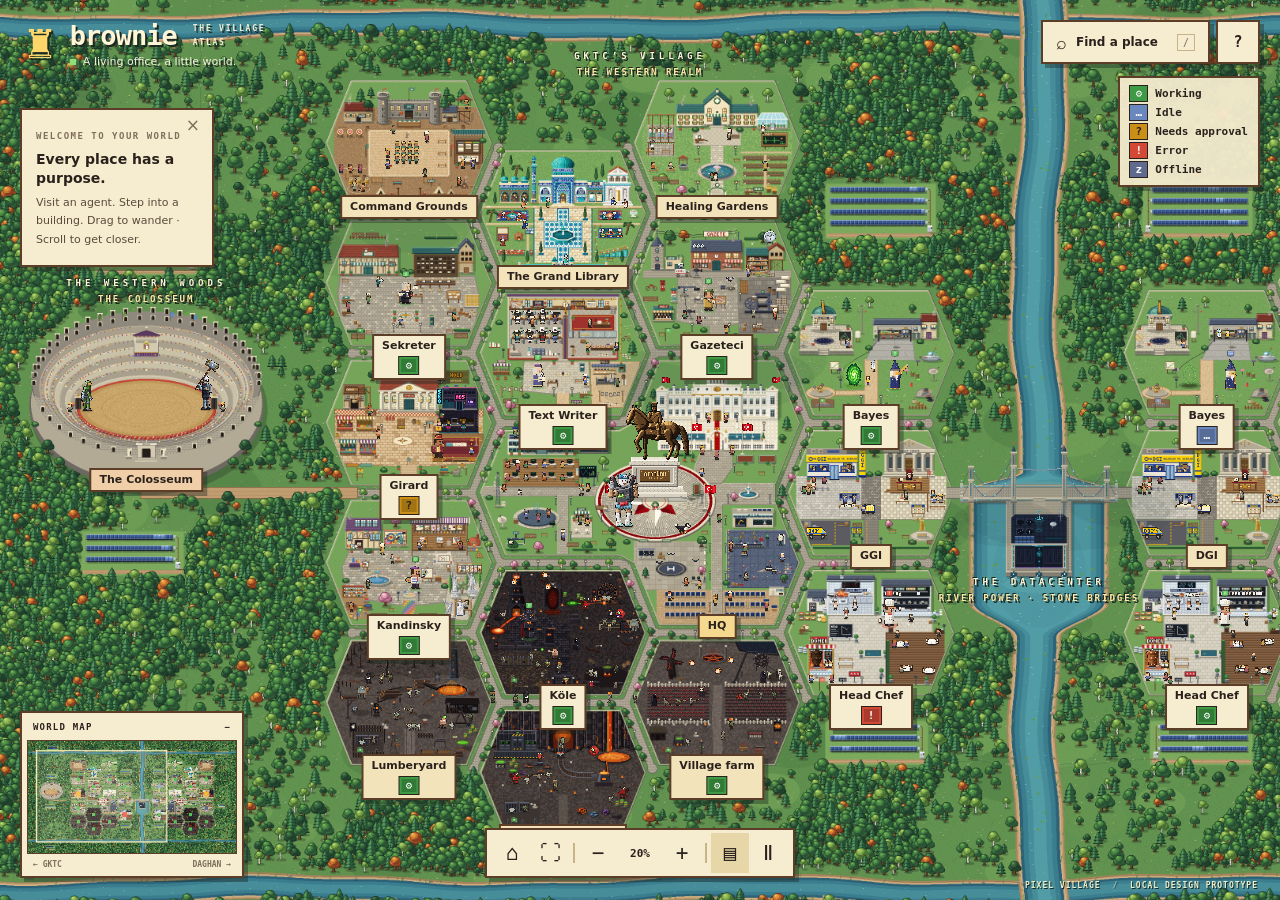
==== commit e91da9fe: "Grand döner stand in the Head Chef zone, petable Bernese dog at HQ Co-Authored-By: Claude Opus 5.5 (" ====
--- a/index.html
+++ b/index.html
@@ -8,7 +8,7 @@
 <script src="zones/bayes.js" defer></script><script src="zones/kandinsky.js" defer></script><script src="zones/kole.js" defer></script><script src="zones/scum-master.js" defer></script>
 <script src="zones/ataturk.js" defer></script><script src="zones/hq.js" defer></script><script src="zones/inbox.js" defer></script><script src="zones/military.js" defer></script><script src="zones/library.js" defer></script>
 <script src="zones/hospital.js" defer></script><script src="zones/lumberyard.js" defer></script><script src="zones/mine.js" defer></script><script src="zones/farm.js" defer></script>
-<script src="colosseum.js" defer></script><script src="zones/colosseum.js" defer></script><script src="avatars.js" defer></script><script src="energy.js" defer></script><script src="world.js" defer></script><script src="app.js" defer></script>
+<script src="colosseum.js" defer></script><script src="zones/colosseum.js" defer></script><script src="avatars.js" defer></script><script src="dog.js" defer></script><script src="energy.js" defer></script><script src="world.js" defer></script><script src="app.js" defer></script>
 </head>
 <body class="atlas-body">
 <main id="viewport" class="viewport" tabindex="0" aria-label="Village atlas. Drag to pan. Scroll or pinch to zoom. Arrow keys pan, plus and minus zoom, zero fits the world."><canvas id="world" aria-label="Two large pixel-art villages with agent districts, HQs, civic grounds and a colosseum"></canvas><div id="land-titles"></div><div id="map-labels"></div></main>
--- a/style.css
+++ b/style.css
@@ -12,7 +12,7 @@
 
 /* ---------- Atlas ---------- */
 .atlas-body{overflow:hidden;height:100dvh}
-.viewport{position:absolute;inset:0;overflow:hidden;cursor:grab;touch-action:none;background:#1f3a2a}.viewport.dragging{cursor:grabbing}.viewport.can-carry{cursor:pointer}.viewport.carrying{cursor:grabbing}
+.viewport{position:absolute;inset:0;overflow:hidden;cursor:grab;touch-action:none;background:#1f3a2a}.viewport.dragging{cursor:grabbing}.viewport.can-carry{cursor:pointer}.viewport.carrying{cursor:grabbing}.viewport.can-pet{cursor:grab}.viewport.petting{cursor:grabbing}
 #world{display:block;width:100%;height:100%;image-rendering:pixelated}
 #map-labels,#land-titles{position:absolute;inset:0;pointer-events:none;overflow:hidden}
 .identity{position:absolute;top:20px;left:22px;display:flex;align-items:center;gap:12px;pointer-events:none;color:#fff6d8;text-shadow:2px 2px 0 #1d2a22}
